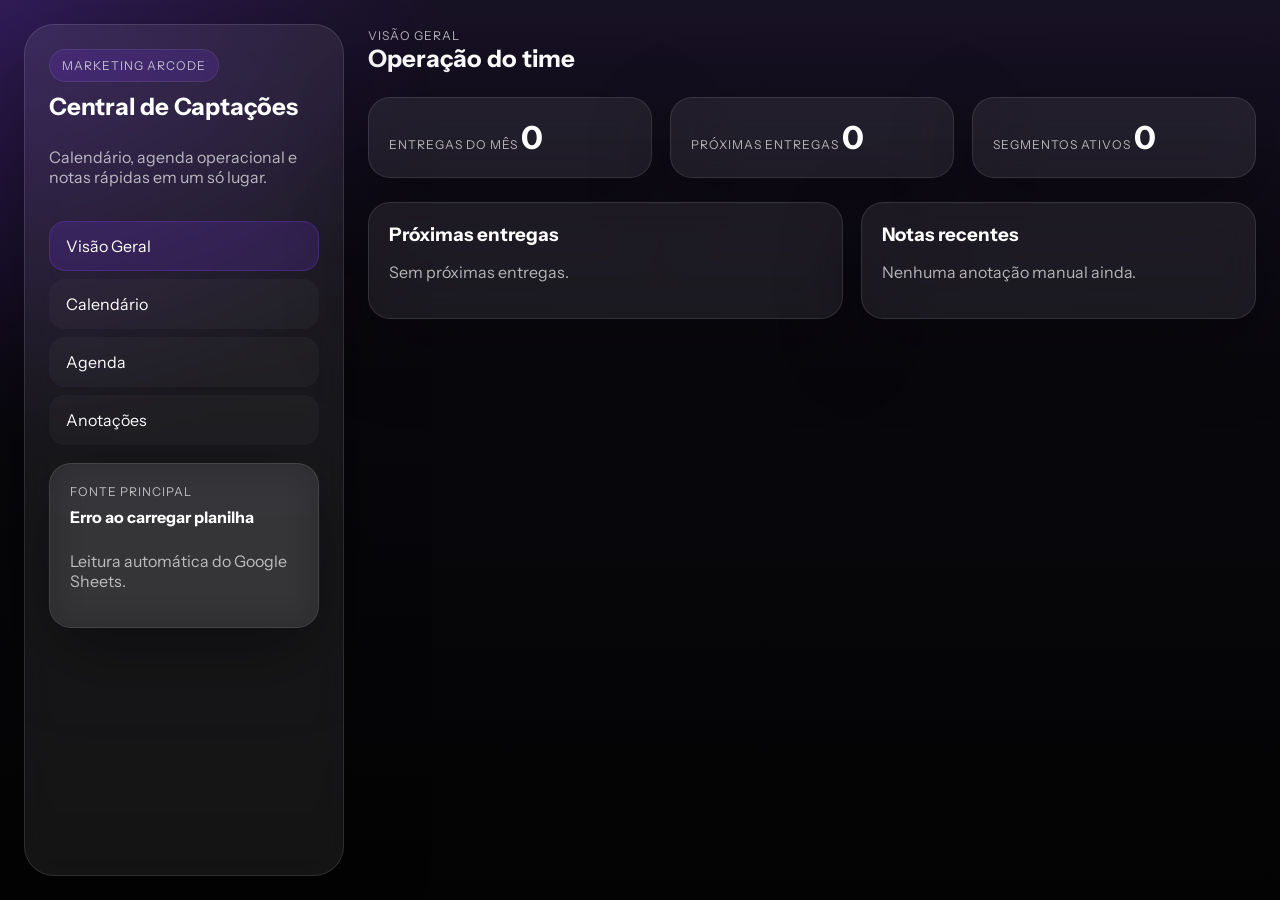
==== index.html @ 1d3245b5 "Add files via upload" ====
<!DOCTYPE html>
<html lang="pt-BR">
  <head>
    <meta charset="UTF-8" />
    <meta name="viewport" content="width=device-width, initial-scale=1.0" />
    <title>Marketing Arcode</title>
    <link rel="preconnect" href="https://fonts.googleapis.com" />
    <link rel="preconnect" href="https://fonts.gstatic.com" crossorigin />
    <link
      href="https://fonts.googleapis.com/css2?family=Instrument+Sans:wght@400;500;600;700&display=swap"
      rel="stylesheet"
    />
    <link rel="stylesheet" href="./assets/styles.css" />
  </head>
  <body data-page="home">
    <div class="site-shell">
      <aside class="sidebar">
        <div class="brand-lockup">
          <span class="brand-pill">MARKETING Arcode</span>
          <h1>Central de Captações</h1>
          <p>Calendário, agenda operacional e notas rápidas em um só lugar.</p>
        </div>

        <nav class="nav-links">
          <a class="nav-link is-active" href="./index.html">Visão Geral</a>
          <a class="nav-link" href="./calendario.html">Calendário</a>
          <a class="nav-link" href="./agenda.html">Agenda</a>
          <a class="nav-link" href="./anotacoes.html">Anotações</a>
        </nav>

        <section class="panel compact-panel">
          <span class="eyebrow">Fonte principal</span>
          <strong id="sourceStatus">Planilha Controle de O.S.</strong>
          <p class="muted-text">Leitura automática do Google Sheets.</p>
        </section>
      </aside>

      <main class="page-content">
        <header class="page-header">
          <div>
            <span class="eyebrow">Visão Geral</span>
            <h2>Operação do time</h2>
          </div>
        </header>

        <section class="stats-grid">
          <article class="panel stat-card">
            <span class="panel-label">Entregas do mês</span>
            <strong id="statMonthCount">0</strong>
          </article>
          <article class="panel stat-card">
            <span class="panel-label">Próximas entregas</span>
            <strong id="statUpcomingCount">0</strong>
          </article>
          <article class="panel stat-card">
            <span class="panel-label">Segmentos ativos</span>
            <strong id="statSegments">0</strong>
          </article>
        </section>

        <section class="content-grid">
          <article class="panel">
            <div class="section-head">
              <h3>Próximas entregas</h3>
            </div>
            <div id="homeUpcomingList" class="event-list"></div>
          </article>

          <article class="panel">
            <div class="section-head">
              <h3>Notas recentes</h3>
            </div>
            <div id="recentNotesList" class="event-list"></div>
          </article>
        </section>
      </main>
    </div>

    <script src="./assets/config.js"></script>
    <script src="./assets/data.js"></script>
    <script src="./assets/notes.js"></script>
    <script src="./assets/ui.js"></script>
  </body>
</html>
---- assets/styles.css ----
:root {
  --bg: #06050a;
  --panel: rgba(255, 255, 255, 0.07);
  --panel-strong: rgba(255, 255, 255, 0.11);
  --panel-border: rgba(255, 255, 255, 0.11);
  --text: #ffffff;
  --muted: rgba(255, 255, 255, 0.68);
  --purple: #7c3aed;
  --purple-soft: rgba(124, 58, 237, 0.18);
  --radius-xl: 30px;
  --radius-lg: 22px;
  --radius-md: 18px;
  --shadow: 0 24px 80px rgba(0, 0, 0, 0.35);
}

* {
  box-sizing: border-box;
}

body {
  margin: 0;
  min-height: 100vh;
  font-family: "Instrument Sans", sans-serif;
  color: var(--text);
  background:
    radial-gradient(circle at top left, rgba(124, 58, 237, 0.26), transparent 28%),
    linear-gradient(180deg, #171124 0%, #08070c 42%, #030303 100%);
}

a {
  color: inherit;
  text-decoration: none;
}

button,
input,
textarea {
  font: inherit;
}

.site-shell {
  display: grid;
  grid-template-columns: 320px 1fr;
  gap: 24px;
  padding: 24px;
}

.sidebar,
.panel {
  background: var(--panel);
  border: 1px solid var(--panel-border);
  box-shadow: var(--shadow);
  backdrop-filter: blur(18px);
}

.sidebar {
  min-height: calc(100vh - 48px);
  border-radius: var(--radius-xl);
  padding: 24px;
  display: flex;
  flex-direction: column;
  gap: 18px;
}

.brand-lockup h1,
.page-header h2,
.section-head h3 {
  margin: 0;
}

.brand-pill,
.eyebrow,
.panel-label {
  display: inline-flex;
  font-size: 0.76rem;
  letter-spacing: 0.08em;
  text-transform: uppercase;
  color: var(--muted);
}

.brand-pill {
  width: fit-content;
  padding: 8px 12px;
  border-radius: 999px;
  background: var(--purple-soft);
  border: 1px solid rgba(255, 255, 255, 0.08);
}

.brand-lockup {
  display: flex;
  flex-direction: column;
  gap: 10px;
}

.brand-lockup p,
.muted-text,
.event-meta,
.event-description,
.detail-line,
.empty-state {
  color: var(--muted);
}

.nav-links {
  display: grid;
  gap: 8px;
}

.nav-link {
  padding: 14px 16px;
  border-radius: 16px;
  background: rgba(255, 255, 255, 0.03);
  border: 1px solid transparent;
}

.nav-link.is-active {
  background: rgba(124, 58, 237, 0.18);
  border-color: rgba(124, 58, 237, 0.3);
}

.page-content {
  display: flex;
  flex-direction: column;
  gap: 24px;
}

.page-header,
.section-head,
.header-actions {
  display: flex;
  align-items: center;
  justify-content: space-between;
  gap: 14px;
}

.stats-grid,
.content-grid {
  display: grid;
  grid-template-columns: repeat(3, 1fr);
  gap: 18px;
}

.content-grid {
  grid-template-columns: 1.2fr 1fr;
}

.content-grid.single-column {
  grid-template-columns: 1fr;
}

.panel {
  border-radius: var(--radius-lg);
  padding: 20px;
}

.compact-panel {
  display: flex;
  flex-direction: column;
  gap: 8px;
}

.stat-card strong {
  font-size: 2rem;
  margin-top: 10px;
}

.weekdays,
.calendar-grid {
  display: grid;
  grid-template-columns: repeat(7, minmax(0, 1fr));
  gap: 10px;
}

.weekday {
  text-align: center;
  color: var(--muted);
  font-size: 0.84rem;
  padding: 8px 4px;
}

.day-cell {
  min-height: 122px;
  border: 1px solid transparent;
  border-radius: 18px;
  background: rgba(255, 255, 255, 0.04);
  color: var(--text);
  padding: 12px;
  display: flex;
  flex-direction: column;
  gap: 8px;
  text-align: left;
  cursor: pointer;
}

.day-cell.outside-month {
  opacity: 0.35;
}

.day-cell.today,
.day-cell.selected {
  border-color: rgba(124, 58, 237, 0.48);
}

.day-number {
  font-weight: 700;
}

.day-count {
  color: var(--muted);
  font-size: 0.76rem;
}

.event-chip,
.expand-btn {
  border-radius: 12px;
  padding: 7px 9px;
  background: rgba(255, 255, 255, 0.07);
  font-size: 0.76rem;
  overflow: hidden;
  text-overflow: ellipsis;
  white-space: nowrap;
}

.expand-btn {
  background: transparent;
  border: 1px dashed rgba(255, 255, 255, 0.14);
  color: var(--muted);
}

.event-list {
  display: flex;
  flex-direction: column;
  gap: 12px;
}

.event-card,
.agenda-group,
.mobile-day-group {
  padding: 14px;
  border-radius: var(--radius-md);
  background: rgba(255, 255, 255, 0.04);
  border: 1px solid rgba(255, 255, 255, 0.08);
}

.event-card h3 {
  margin: 0 0 6px;
  line-height: 1.3;
  overflow-wrap: anywhere;
}

.event-meta {
  display: flex;
  flex-wrap: wrap;
  gap: 10px;
  margin-bottom: 8px;
  font-size: 0.88rem;
}

.status {
  color: rgba(255, 255, 255, 0.88);
  margin-bottom: 8px;
}

.detail-label {
  color: var(--text);
  font-weight: 600;
}

.event-description,
.detail-line {
  margin: 8px 0 0;
  overflow-wrap: anywhere;
}

.notes-form {
  display: grid;
  gap: 14px;
}

.notes-form label {
  display: grid;
  gap: 8px;
}

.notes-form input,
.notes-form textarea {
  width: 100%;
  border: 1px solid rgba(255, 255, 255, 0.12);
  border-radius: 14px;
  padding: 12px 14px;
  background: rgba(255, 255, 255, 0.05);
  color: var(--text);
}

.nav-btn,
.ghost-btn,
.delete-note-btn {
  border: 1px solid rgba(255, 255, 255, 0.12);
  background: rgba(255, 255, 255, 0.06);
  color: var(--text);
  border-radius: 14px;
  padding: 0 16px;
  min-height: 44px;
  cursor: pointer;
}

.nav-btn {
  width: 46px;
  padding: 0;
}

.delete-note-btn {
  margin-top: 12px;
}

.mobile-agenda-panel {
  display: none;
}

@media (max-width: 980px) {
  .site-shell,
  .stats-grid,
  .content-grid {
    grid-template-columns: 1fr;
  }

  .sidebar {
    min-height: auto;
  }
}

@media (max-width: 720px) {
  .site-shell {
    padding: 12px;
    gap: 12px;
  }

  .sidebar,
  .panel {
    border-radius: 20px;
    padding: 16px;
  }

  .page-header,
  .section-head {
    flex-direction: column;
    align-items: flex-start;
  }

  .header-actions {
    width: 100%;
    justify-content: space-between;
  }

  .desktop-calendar-panel {
    display: none;
  }

  .mobile-agenda-panel {
    display: block;
  }

  .brand-lockup h1 {
    font-size: 1.95rem;
    line-height: 0.98;
    max-width: 10ch;
  }

  .nav-link {
    padding: 12px 14px;
  }

  .event-card,
  .agenda-group,
  .mobile-day-group {
    padding: 12px;
  }
}
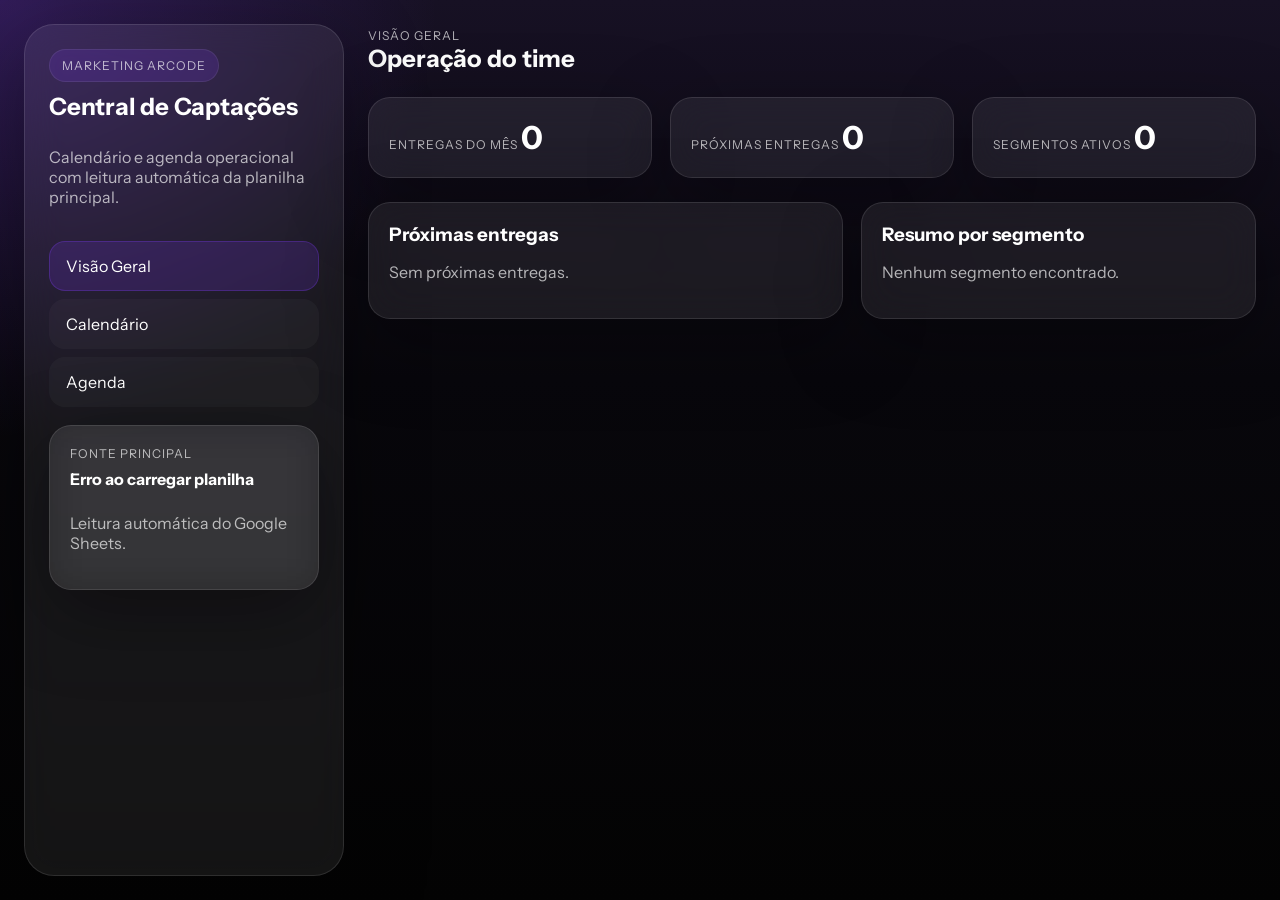
==== commit e67e3c47: "Add files via upload" ====
--- a/index.html
+++ b/index.html
@@ -18,14 +18,13 @@
         <div class="brand-lockup">
           <span class="brand-pill">MARKETING Arcode</span>
           <h1>Central de Captações</h1>
-          <p>Calendário, agenda operacional e notas rápidas em um só lugar.</p>
+          <p>Calendário e agenda operacional com leitura automática da planilha principal.</p>
         </div>
 
         <nav class="nav-links">
           <a class="nav-link is-active" href="./index.html">Visão Geral</a>
           <a class="nav-link" href="./calendario.html">Calendário</a>
           <a class="nav-link" href="./agenda.html">Agenda</a>
-          <a class="nav-link" href="./anotacoes.html">Anotações</a>
         </nav>
 
         <section class="panel compact-panel">
@@ -68,9 +67,9 @@
 
           <article class="panel">
             <div class="section-head">
-              <h3>Notas recentes</h3>
+              <h3>Resumo por segmento</h3>
             </div>
-            <div id="recentNotesList" class="event-list"></div>
+            <div id="segmentSummaryList" class="event-list"></div>
           </article>
         </section>
       </main>
@@ -78,7 +77,6 @@
 
     <script src="./assets/config.js"></script>
     <script src="./assets/data.js"></script>
-    <script src="./assets/notes.js"></script>
     <script src="./assets/ui.js"></script>
   </body>
 </html>
--- a/assets/styles.css
+++ b/assets/styles.css
@@ -43,6 +43,7 @@
   grid-template-columns: 320px 1fr;
   gap: 24px;
   padding: 24px;
+  align-items: start;
 }
 
 .sidebar,
@@ -122,6 +123,7 @@
   display: flex;
   flex-direction: column;
   gap: 24px;
+  min-width: 0;
 }
 
 .page-header,
@@ -231,6 +233,7 @@
   display: flex;
   flex-direction: column;
   gap: 12px;
+  min-width: 0;
 }
 
 .event-card,
@@ -272,29 +275,19 @@
   overflow-wrap: anywhere;
 }
 
-.notes-form {
-  display: grid;
-  gap: 14px;
-}
-
-.notes-form label {
-  display: grid;
-  gap: 8px;
-}
-
-.notes-form input,
-.notes-form textarea {
-  width: 100%;
-  border: 1px solid rgba(255, 255, 255, 0.12);
-  border-radius: 14px;
-  padding: 12px 14px;
-  background: rgba(255, 255, 255, 0.05);
-  color: var(--text);
+.summary-row {
+  display: flex;
+  align-items: center;
+  justify-content: space-between;
+  gap: 12px;
+  padding: 14px;
+  border-radius: 16px;
+  background: rgba(255, 255, 255, 0.04);
+  border: 1px solid rgba(255, 255, 255, 0.08);
 }
 
 .nav-btn,
-.ghost-btn,
-.delete-note-btn {
+.ghost-btn {
   border: 1px solid rgba(255, 255, 255, 0.12);
   background: rgba(255, 255, 255, 0.06);
   color: var(--text);
@@ -309,10 +302,6 @@
   padding: 0;
 }
 
-.delete-note-btn {
-  margin-top: 12px;
-}
-
 .mobile-agenda-panel {
   display: none;
 }
@@ -327,6 +316,10 @@
   .sidebar {
     min-height: auto;
   }
+
+  .content-grid {
+    grid-template-columns: 1fr;
+  }
 }
 
 @media (max-width: 720px) {
@@ -341,6 +334,15 @@
     padding: 16px;
   }
 
+  .sidebar {
+    order: 2;
+  }
+
+  .page-content {
+    order: 1;
+    gap: 14px;
+  }
+
   .page-header,
   .section-head {
     flex-direction: column;
@@ -360,6 +362,10 @@
     display: block;
   }
 
+  .details-panel {
+    display: none;
+  }
+
   .brand-lockup h1 {
     font-size: 1.95rem;
     line-height: 0.98;
@@ -375,4 +381,28 @@
   .mobile-day-group {
     padding: 12px;
   }
-}
+
+  .mobile-day-cards {
+    display: grid;
+    gap: 10px;
+  }
+
+  .event-card {
+    overflow: hidden;
+  }
+
+  .event-card h3,
+  .event-meta,
+  .event-description,
+  .detail-line {
+    font-size: 0.84rem;
+  }
+
+  .stats-grid {
+    gap: 12px;
+  }
+
+  .stat-card strong {
+    font-size: 1.6rem;
+  }
+}
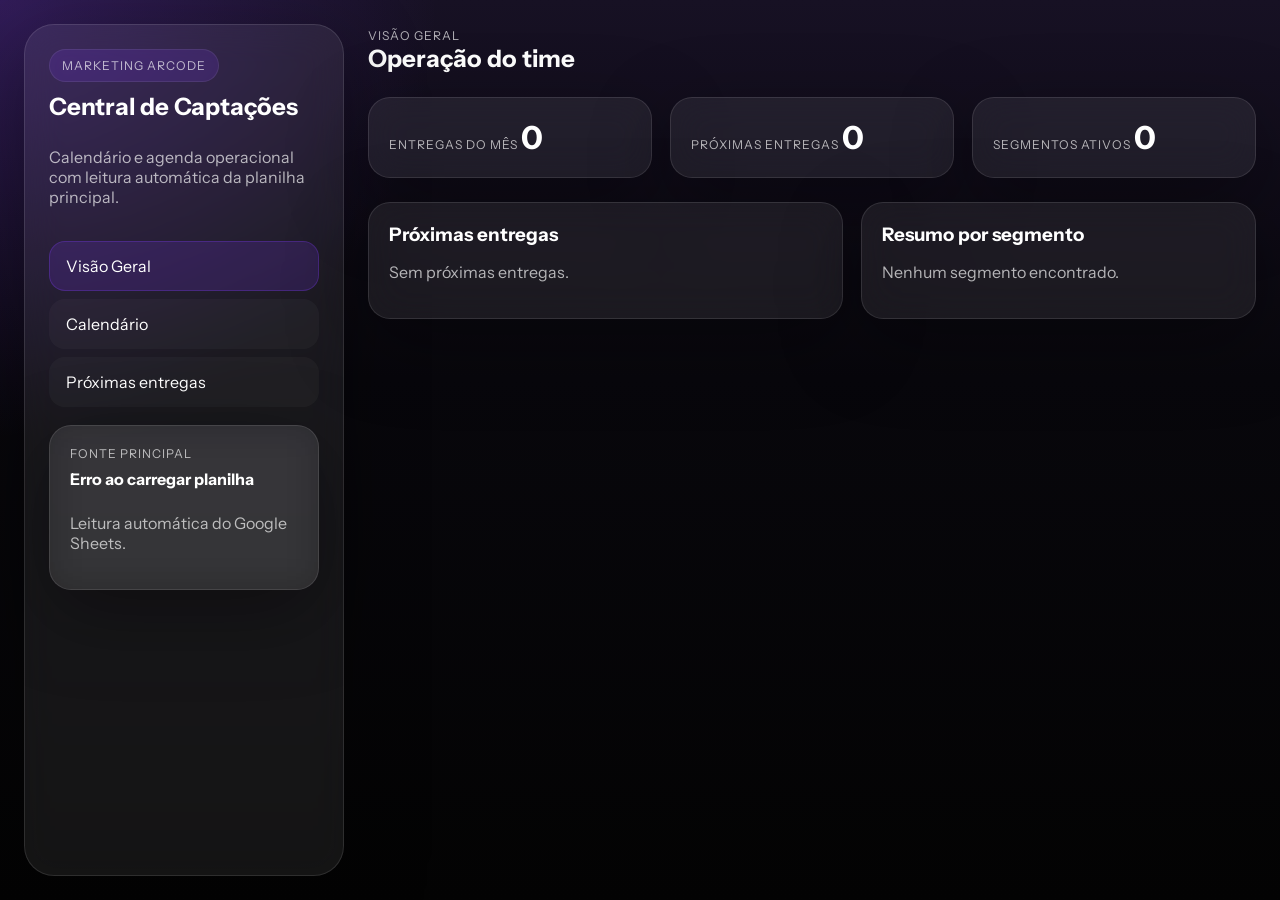
==== commit 0713fe80: "Add files via upload" ====
--- a/index.html
+++ b/index.html
@@ -24,7 +24,7 @@
         <nav class="nav-links">
           <a class="nav-link is-active" href="./index.html">Visão Geral</a>
           <a class="nav-link" href="./calendario.html">Calendário</a>
-          <a class="nav-link" href="./agenda.html">Agenda</a>
+          <a class="nav-link" href="./agenda.html">Próximas entregas</a>
         </nav>
 
         <section class="panel compact-panel">
--- a/assets/styles.css
+++ b/assets/styles.css
@@ -355,11 +355,12 @@
   }
 
   .desktop-calendar-panel {
+    display: block;
+    padding: 12px;
+  }
+
+  .mobile-agenda-panel {
     display: none;
-  }
-
-  .mobile-agenda-panel {
-    display: block;
   }
 
   .details-panel {
@@ -380,6 +381,40 @@
   .agenda-group,
   .mobile-day-group {
     padding: 12px;
+  }
+
+  .weekdays,
+  .calendar-grid {
+    gap: 4px;
+  }
+
+  .weekday {
+    font-size: 0.62rem;
+    padding: 2px 0;
+  }
+
+  .day-cell {
+    min-height: 86px;
+    padding: 6px;
+    border-radius: 14px;
+    gap: 4px;
+  }
+
+  .day-number {
+    font-size: 0.86rem;
+    line-height: 1;
+  }
+
+  .day-count {
+    font-size: 0.58rem;
+    line-height: 1.1;
+  }
+
+  .event-chip,
+  .expand-btn {
+    font-size: 0.56rem;
+    padding: 4px 5px;
+    border-radius: 9px;
   }
 
   .mobile-day-cards {
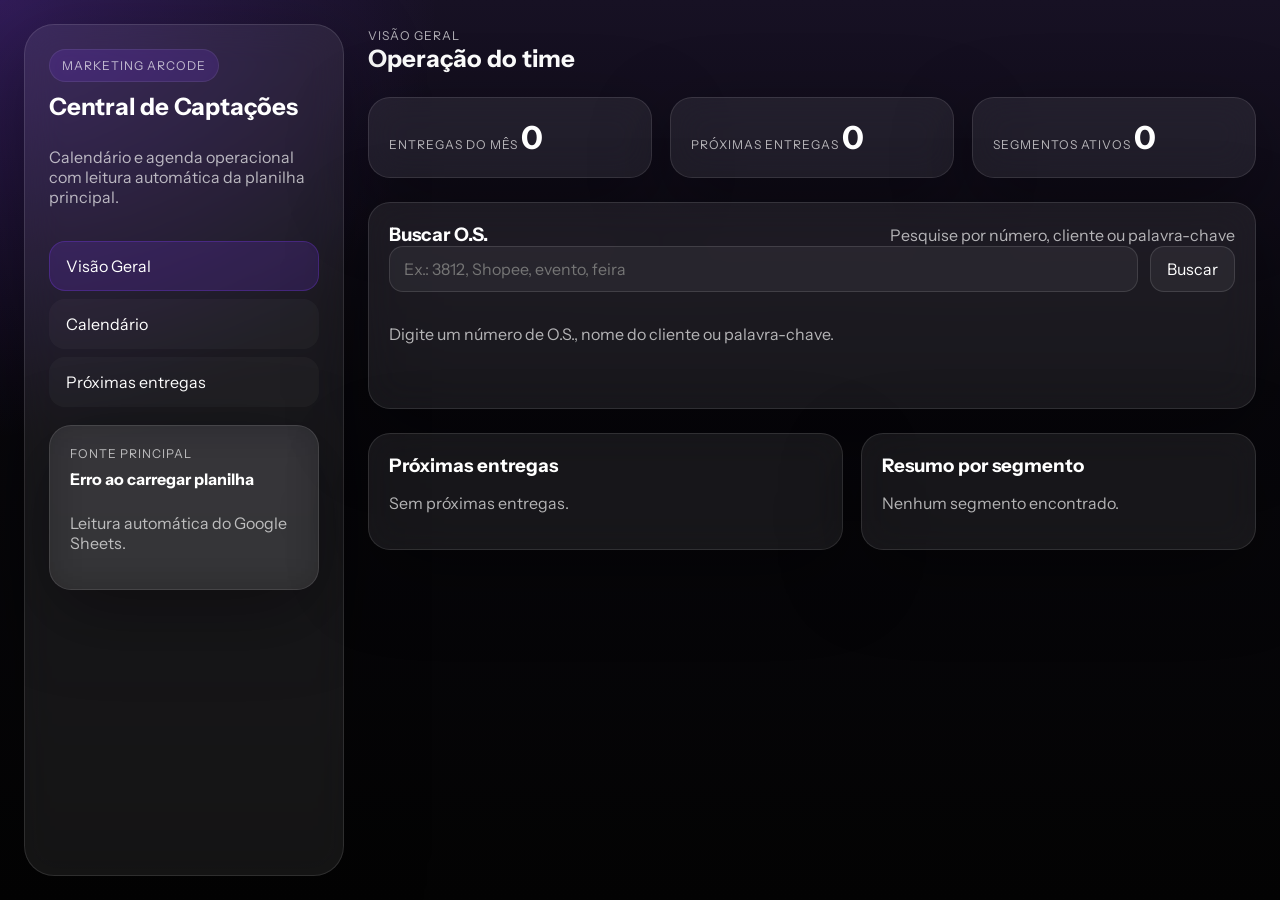
==== commit a641741c: "Add files via upload" ====
--- a/index.html
+++ b/index.html
@@ -57,6 +57,24 @@
           </article>
         </section>
 
+        <section class="panel">
+          <div class="section-head">
+            <h3>Buscar O.S.</h3>
+            <span class="muted-text">Pesquise por número, cliente ou palavra-chave</span>
+          </div>
+          <form id="searchForm" class="search-form">
+            <input
+              id="searchInput"
+              name="query"
+              type="search"
+              placeholder="Ex.: 3812, Shopee, evento, feira"
+              autocomplete="off"
+            />
+            <button class="ghost-btn" type="submit">Buscar</button>
+          </form>
+          <div id="searchResults" class="event-list search-results"></div>
+        </section>
+
         <section class="content-grid">
           <article class="panel">
             <div class="section-head">
--- a/assets/styles.css
+++ b/assets/styles.css
@@ -38,6 +38,10 @@
   font: inherit;
 }
 
+input[type="search"] {
+  appearance: none;
+}
+
 .site-shell {
   display: grid;
   grid-template-columns: 320px 1fr;
@@ -159,6 +163,27 @@
   display: flex;
   flex-direction: column;
   gap: 8px;
+}
+
+.search-form {
+  display: grid;
+  grid-template-columns: 1fr auto;
+  gap: 12px;
+  margin-bottom: 16px;
+}
+
+.search-form input {
+  width: 100%;
+  min-height: 46px;
+  border: 1px solid rgba(255, 255, 255, 0.12);
+  border-radius: 14px;
+  padding: 0 14px;
+  background: rgba(255, 255, 255, 0.05);
+  color: var(--text);
+}
+
+.search-results {
+  min-height: 80px;
 }
 
 .stat-card strong {
@@ -251,6 +276,10 @@
   overflow-wrap: anywhere;
 }
 
+.search-card {
+  background: rgba(255, 255, 255, 0.05);
+}
+
 .event-meta {
   display: flex;
   flex-wrap: wrap;
@@ -433,6 +462,10 @@
     font-size: 0.84rem;
   }
 
+  .search-form {
+    grid-template-columns: 1fr;
+  }
+
   .stats-grid {
     gap: 12px;
   }
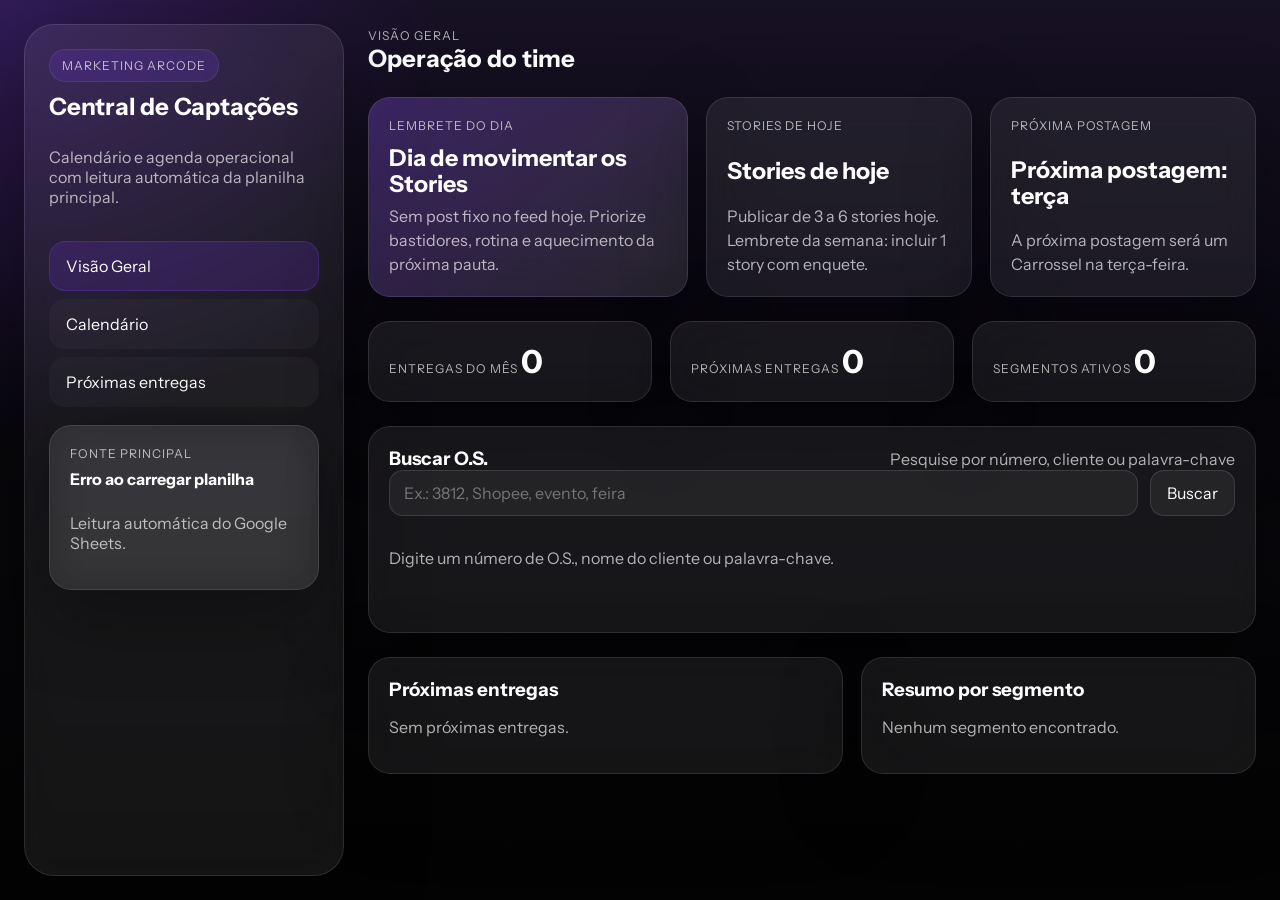
==== commit b6e10909: "Add files via upload" ====
--- a/index.html
+++ b/index.html
@@ -41,6 +41,26 @@
             <h2>Operação do time</h2>
           </div>
         </header>
+
+        <section class="editorial-grid">
+          <article class="panel editorial-hero">
+            <span class="panel-label">Lembrete do dia</span>
+            <h3 id="todayReminderTitle">Planejamento editorial</h3>
+            <p id="todayReminderText" class="editorial-copy">Carregando lembrete do dia.</p>
+          </article>
+
+          <article class="panel editorial-card">
+            <span class="panel-label">Stories de hoje</span>
+            <h3 id="storiesReminderTitle">Stories diários</h3>
+            <p id="storiesReminderText" class="editorial-copy">Carregando rotina de stories.</p>
+          </article>
+
+          <article class="panel editorial-card">
+            <span class="panel-label">Próxima postagem</span>
+            <h3 id="nextReminderTitle">Próximo post</h3>
+            <p id="nextReminderText" class="editorial-copy">Calculando próxima postagem.</p>
+          </article>
+        </section>
 
         <section class="stats-grid">
           <article class="panel stat-card">
--- a/assets/styles.css
+++ b/assets/styles.css
@@ -139,6 +139,39 @@
   gap: 14px;
 }
 
+.editorial-grid {
+  display: grid;
+  grid-template-columns: 1.2fr 1fr 1fr;
+  gap: 18px;
+}
+
+.editorial-hero {
+  background:
+    linear-gradient(135deg, rgba(124, 58, 237, 0.28), rgba(255, 255, 255, 0.06)),
+    rgba(255, 255, 255, 0.06);
+}
+
+.editorial-card,
+.editorial-hero {
+  min-height: 170px;
+  display: flex;
+  flex-direction: column;
+  justify-content: space-between;
+}
+
+.editorial-hero h3,
+.editorial-card h3 {
+  margin: 12px 0 8px;
+  font-size: 1.45rem;
+  line-height: 1.1;
+}
+
+.editorial-copy {
+  margin: 0;
+  color: var(--muted);
+  line-height: 1.5;
+}
+
 .stats-grid,
 .content-grid {
   display: grid;
@@ -338,7 +371,8 @@
 @media (max-width: 980px) {
   .site-shell,
   .stats-grid,
-  .content-grid {
+  .content-grid,
+  .editorial-grid {
     grid-template-columns: 1fr;
   }
 
@@ -408,8 +442,20 @@
 
   .event-card,
   .agenda-group,
-  .mobile-day-group {
+  .mobile-day-group,
+  .editorial-card,
+  .editorial-hero {
     padding: 12px;
+  }
+
+  .editorial-card,
+  .editorial-hero {
+    min-height: auto;
+  }
+
+  .editorial-hero h3,
+  .editorial-card h3 {
+    font-size: 1.1rem;
   }
 
   .weekdays,
@@ -458,7 +504,8 @@
   .event-card h3,
   .event-meta,
   .event-description,
-  .detail-line {
+  .detail-line,
+  .editorial-copy {
     font-size: 0.84rem;
   }
 
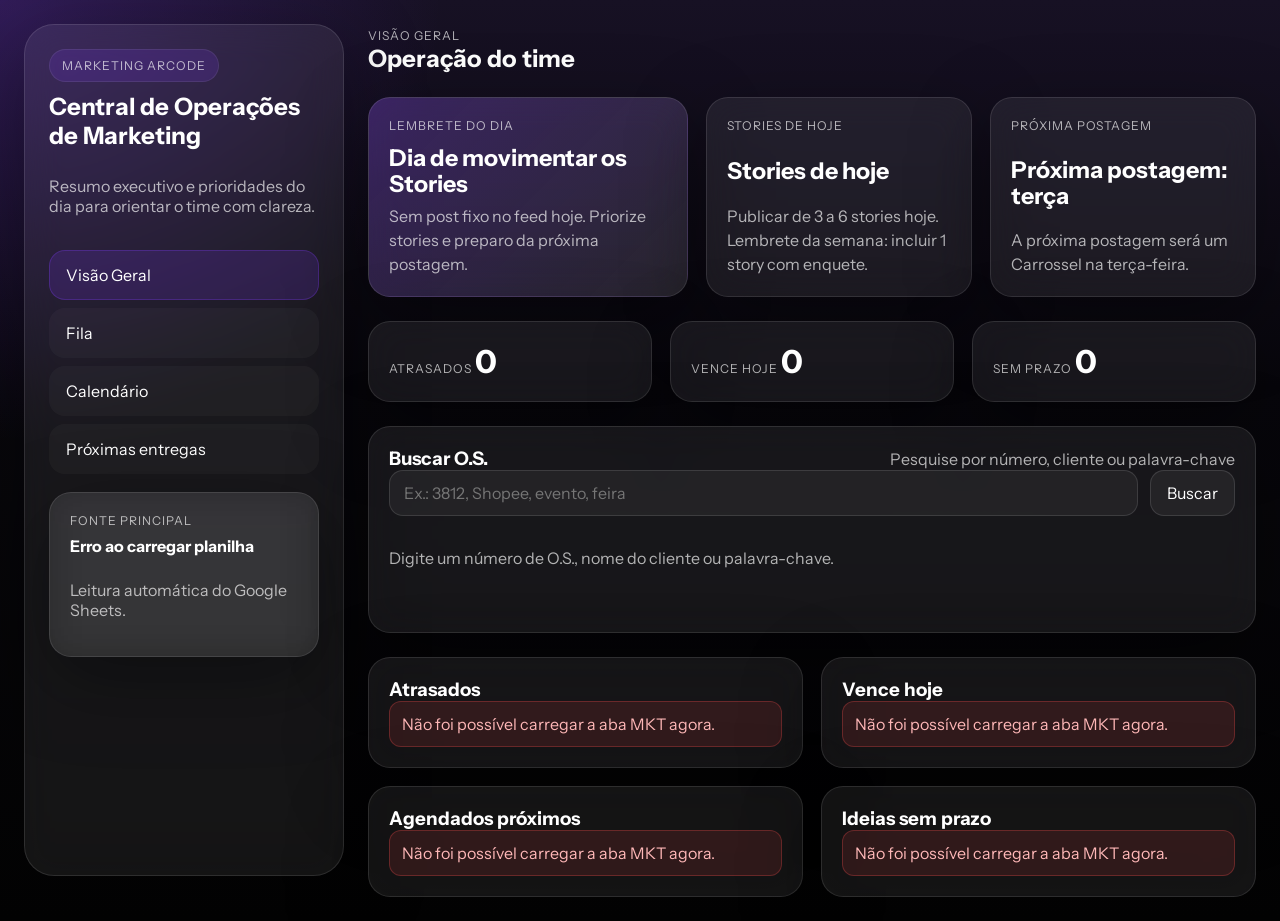
==== commit feb1b6d0: "Add files via upload" ====
--- a/index.html
+++ b/index.html
@@ -3,7 +3,7 @@
   <head>
     <meta charset="UTF-8" />
     <meta name="viewport" content="width=device-width, initial-scale=1.0" />
-    <title>Marketing Arcode</title>
+    <title>Central de Operações de Marketing</title>
     <link rel="preconnect" href="https://fonts.googleapis.com" />
     <link rel="preconnect" href="https://fonts.gstatic.com" crossorigin />
     <link
@@ -17,12 +17,13 @@
       <aside class="sidebar">
         <div class="brand-lockup">
           <span class="brand-pill">MARKETING Arcode</span>
-          <h1>Central de Captações</h1>
-          <p>Calendário e agenda operacional com leitura automática da planilha principal.</p>
+          <h1>Central de Operações de Marketing</h1>
+          <p>Resumo executivo e prioridades do dia para orientar o time com clareza.</p>
         </div>
 
         <nav class="nav-links">
           <a class="nav-link is-active" href="./index.html">Visão Geral</a>
+          <a class="nav-link" href="./fila.html">Fila</a>
           <a class="nav-link" href="./calendario.html">Calendário</a>
           <a class="nav-link" href="./agenda.html">Próximas entregas</a>
         </nav>
@@ -64,16 +65,16 @@
 
         <section class="stats-grid">
           <article class="panel stat-card">
-            <span class="panel-label">Entregas do mês</span>
-            <strong id="statMonthCount">0</strong>
+            <span class="panel-label">Atrasados</span>
+            <strong id="statOverdueCount">0</strong>
           </article>
           <article class="panel stat-card">
-            <span class="panel-label">Próximas entregas</span>
-            <strong id="statUpcomingCount">0</strong>
+            <span class="panel-label">Vence hoje</span>
+            <strong id="statDueTodayCount">0</strong>
           </article>
           <article class="panel stat-card">
-            <span class="panel-label">Segmentos ativos</span>
-            <strong id="statSegments">0</strong>
+            <span class="panel-label">Sem prazo</span>
+            <strong id="statNoDueCount">0</strong>
           </article>
         </section>
 
@@ -98,16 +99,30 @@
         <section class="content-grid">
           <article class="panel">
             <div class="section-head">
-              <h3>Próximas entregas</h3>
+              <h3>Atrasados</h3>
             </div>
-            <div id="homeUpcomingList" class="event-list"></div>
+            <div id="homeOverdueList" class="event-list"></div>
           </article>
 
           <article class="panel">
             <div class="section-head">
-              <h3>Resumo por segmento</h3>
+              <h3>Vence hoje</h3>
             </div>
-            <div id="segmentSummaryList" class="event-list"></div>
+            <div id="homeDueTodayList" class="event-list"></div>
+          </article>
+
+          <article class="panel">
+            <div class="section-head">
+              <h3>Agendados próximos</h3>
+            </div>
+            <div id="homeScheduledList" class="event-list"></div>
+          </article>
+
+          <article class="panel">
+            <div class="section-head">
+              <h3>Ideias sem prazo</h3>
+            </div>
+            <div id="homeIdeasNoDueList" class="event-list"></div>
           </article>
         </section>
       </main>
--- a/assets/styles.css
+++ b/assets/styles.css
@@ -102,7 +102,8 @@
 .event-meta,
 .event-description,
 .detail-line,
-.empty-state {
+.empty-state,
+.editorial-copy {
   color: var(--muted);
 }
 
@@ -180,7 +181,7 @@
 }
 
 .content-grid {
-  grid-template-columns: 1.2fr 1fr;
+  grid-template-columns: repeat(2, 1fr);
 }
 
 .content-grid.single-column {
@@ -348,6 +349,136 @@
   border: 1px solid rgba(255, 255, 255, 0.08);
 }
 
+.queue-counters {
+  display: grid;
+  grid-template-columns: repeat(5, 1fr);
+  gap: 12px;
+}
+
+.queue-counter {
+  background: rgba(255, 255, 255, 0.04);
+  border: 1px solid rgba(255, 255, 255, 0.08);
+  border-radius: 14px;
+  padding: 12px;
+  display: flex;
+  flex-direction: column;
+  gap: 4px;
+}
+
+.queue-counter span {
+  color: var(--muted);
+  font-size: 0.8rem;
+}
+
+.queue-counter strong {
+  font-size: 1.45rem;
+}
+
+.queue-filters {
+  display: flex;
+  flex-wrap: wrap;
+  gap: 10px;
+}
+
+.filter-chip {
+  min-height: 38px;
+  padding: 0 14px;
+  border-radius: 12px;
+  border: 1px solid rgba(255, 255, 255, 0.12);
+  color: var(--text);
+  background: rgba(255, 255, 255, 0.04);
+  cursor: pointer;
+}
+
+.filter-chip.is-active {
+  background: rgba(124, 58, 237, 0.22);
+  border-color: rgba(124, 58, 237, 0.4);
+}
+
+.skeleton-filter {
+  width: 90px;
+  pointer-events: none;
+  background: rgba(255, 255, 255, 0.09);
+  border-color: rgba(255, 255, 255, 0.08);
+}
+
+.queue-groups {
+  display: grid;
+  gap: 18px;
+}
+
+.queue-group .event-list {
+  margin-top: 4px;
+}
+
+.queue-item-card {
+  gap: 10px;
+}
+
+.queue-subline {
+  color: var(--muted);
+  font-size: 0.78rem;
+  text-transform: uppercase;
+  letter-spacing: 0.06em;
+}
+
+.queue-item-grid {
+  display: grid;
+  grid-template-columns: repeat(3, minmax(0, 1fr));
+  gap: 10px;
+}
+
+.queue-item-grid strong {
+  display: block;
+  margin-top: 4px;
+  font-size: 0.94rem;
+}
+
+.queue-label {
+  color: var(--muted);
+  font-size: 0.74rem;
+  text-transform: uppercase;
+  letter-spacing: 0.06em;
+}
+
+.status-chip {
+  display: inline-flex;
+  align-items: center;
+  min-height: 28px;
+  padding: 0 10px;
+  border-radius: 999px;
+  background: rgba(124, 58, 237, 0.2);
+  border: 1px solid rgba(124, 58, 237, 0.35);
+  font-size: 0.82rem;
+  margin-top: 4px;
+}
+
+.skeleton-card {
+  display: grid;
+  gap: 10px;
+}
+
+.skeleton-line {
+  height: 12px;
+  border-radius: 8px;
+  background: linear-gradient(90deg, rgba(255, 255, 255, 0.07), rgba(255, 255, 255, 0.12), rgba(255, 255, 255, 0.07));
+  background-size: 240px 12px;
+  animation: shimmer 1.4s linear infinite;
+}
+
+.skeleton-line.short {
+  width: 55%;
+}
+
+.error-state {
+  margin: 0;
+  color: #ffb8b8;
+  background: rgba(255, 78, 78, 0.12);
+  border: 1px solid rgba(255, 78, 78, 0.28);
+  border-radius: 12px;
+  padding: 12px;
+}
+
 .nav-btn,
 .ghost-btn {
   border: 1px solid rgba(255, 255, 255, 0.12);
@@ -368,6 +499,15 @@
   display: none;
 }
 
+@keyframes shimmer {
+  0% {
+    background-position: -240px 0;
+  }
+  100% {
+    background-position: 240px 0;
+  }
+}
+
 @media (max-width: 980px) {
   .site-shell,
   .stats-grid,
@@ -376,6 +516,14 @@
     grid-template-columns: 1fr;
   }
 
+  .queue-counters {
+    grid-template-columns: repeat(2, 1fr);
+  }
+
+  .queue-item-grid {
+    grid-template-columns: 1fr;
+  }
+
   .sidebar {
     min-height: auto;
   }
@@ -505,8 +653,13 @@
   .event-meta,
   .event-description,
   .detail-line,
-  .editorial-copy {
+  .editorial-copy,
+  .queue-subline {
     font-size: 0.84rem;
+  }
+
+  .queue-counters {
+    grid-template-columns: 1fr;
   }
 
   .search-form {
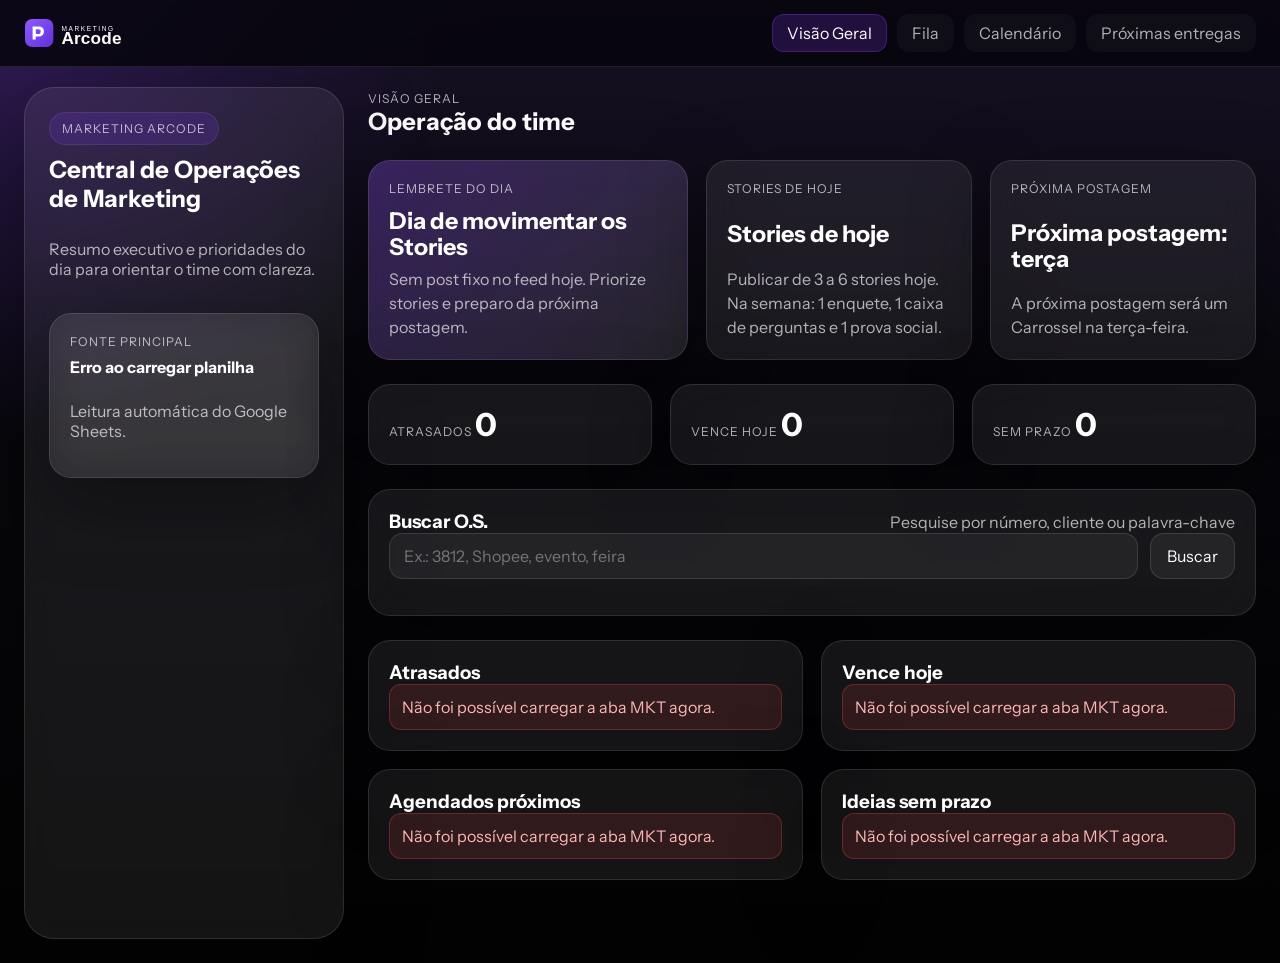
==== commit aaadc78d: "Add files via upload" ====
--- a/index.html
+++ b/index.html
@@ -13,6 +13,18 @@
     <link rel="stylesheet" href="./assets/styles.css" />
   </head>
   <body data-page="home">
+    <header class="global-header">
+      <a class="global-brand" href="./index.html" aria-label="Ir para Visão Geral">
+        <img src="./assets/logo-arcode.svg" alt="Arcode" />
+      </a>
+      <nav class="global-nav">
+        <a class="global-nav-link is-active" href="./index.html">Visão Geral</a>
+        <a class="global-nav-link" href="./fila.html">Fila</a>
+        <a class="global-nav-link" href="./calendario.html">Calendário</a>
+        <a class="global-nav-link" href="./agenda.html">Próximas entregas</a>
+      </nav>
+    </header>
+
     <div class="site-shell">
       <aside class="sidebar">
         <div class="brand-lockup">
@@ -20,13 +32,6 @@
           <h1>Central de Operações de Marketing</h1>
           <p>Resumo executivo e prioridades do dia para orientar o time com clareza.</p>
         </div>
-
-        <nav class="nav-links">
-          <a class="nav-link is-active" href="./index.html">Visão Geral</a>
-          <a class="nav-link" href="./fila.html">Fila</a>
-          <a class="nav-link" href="./calendario.html">Calendário</a>
-          <a class="nav-link" href="./agenda.html">Próximas entregas</a>
-        </nav>
 
         <section class="panel compact-panel">
           <span class="eyebrow">Fonte principal</span>
--- a/assets/styles.css
+++ b/assets/styles.css
@@ -27,6 +27,62 @@
     linear-gradient(180deg, #171124 0%, #08070c 42%, #030303 100%);
 }
 
+.global-header {
+  position: sticky;
+  top: 0;
+  z-index: 40;
+  display: flex;
+  align-items: center;
+  justify-content: space-between;
+  gap: 18px;
+  padding: 14px 24px;
+  border-bottom: 1px solid rgba(255, 255, 255, 0.1);
+  background: rgba(5, 4, 10, 0.82);
+  backdrop-filter: blur(16px);
+}
+
+.global-brand {
+  display: inline-flex;
+  align-items: center;
+  flex-shrink: 0;
+}
+
+.global-brand img {
+  width: 172px;
+  max-width: 44vw;
+  height: auto;
+  display: block;
+}
+
+.global-nav {
+  display: flex;
+  align-items: center;
+  justify-content: flex-end;
+  flex-wrap: wrap;
+  gap: 10px;
+}
+
+.global-nav-link {
+  min-height: 38px;
+  padding: 0 14px;
+  border-radius: 12px;
+  display: inline-flex;
+  align-items: center;
+  border: 1px solid transparent;
+  color: var(--muted);
+  background: rgba(255, 255, 255, 0.03);
+}
+
+.global-nav-link:hover {
+  color: var(--text);
+}
+
+.global-nav-link.is-active {
+  color: var(--text);
+  background: rgba(124, 58, 237, 0.22);
+  border-color: rgba(124, 58, 237, 0.34);
+}
+
 a {
   color: inherit;
   text-decoration: none;
@@ -46,7 +102,7 @@
   display: grid;
   grid-template-columns: 320px 1fr;
   gap: 24px;
-  padding: 24px;
+  padding: 20px 24px 24px;
   align-items: start;
 }
 
@@ -217,7 +273,7 @@
 }
 
 .search-results {
-  min-height: 80px;
+  min-height: 0;
 }
 
 .stat-card strong {
@@ -251,6 +307,7 @@
   gap: 8px;
   text-align: left;
   cursor: pointer;
+  overflow: hidden;
 }
 
 .day-cell.outside-month {
@@ -286,6 +343,115 @@
   background: transparent;
   border: 1px dashed rgba(255, 255, 255, 0.14);
   color: var(--muted);
+}
+
+.calendar-mini-list {
+  display: grid;
+  gap: 6px;
+}
+
+.calendar-mini-card {
+  position: relative;
+  display: grid;
+  gap: 3px;
+  padding: 6px 6px 6px 10px;
+  border-radius: 10px;
+  background: rgba(255, 255, 255, 0.07);
+  border: 1px solid rgba(255, 255, 255, 0.08);
+  text-align: left;
+}
+
+.calendar-mini-card::before,
+.calendar-detail-card::before {
+  content: "";
+  position: absolute;
+  left: 0;
+  top: 0;
+  bottom: 0;
+  width: 3px;
+  border-radius: 10px 0 0 10px;
+  background: transparent;
+}
+
+.calendar-os {
+  color: var(--muted);
+  font-size: 0.66rem;
+  text-transform: uppercase;
+  letter-spacing: 0.04em;
+}
+
+.calendar-client {
+  font-weight: 600;
+  font-size: 0.74rem;
+  line-height: 1.2;
+  overflow: hidden;
+  text-overflow: ellipsis;
+  white-space: nowrap;
+}
+
+.calendar-producer {
+  color: var(--muted);
+  font-size: 0.69rem;
+  line-height: 1.2;
+  overflow: hidden;
+  text-overflow: ellipsis;
+  white-space: nowrap;
+}
+
+.calendar-badge {
+  width: fit-content;
+  max-width: 100%;
+  padding: 2px 6px;
+  border-radius: 999px;
+  border: 1px solid rgba(255, 255, 255, 0.2);
+  background: rgba(255, 255, 255, 0.09);
+  color: #fff;
+  font-size: 0.6rem;
+  text-transform: uppercase;
+  letter-spacing: 0.05em;
+  font-weight: 700;
+}
+
+.calendar-more {
+  color: var(--muted);
+  font-size: 0.66rem;
+  text-align: left;
+}
+
+.calendar-detail-card {
+  position: relative;
+  padding-left: 16px;
+}
+
+.calendar-detail-header {
+  display: flex;
+  align-items: center;
+  justify-content: space-between;
+  gap: 10px;
+}
+
+.calendar-highlight-evento {
+  background: rgba(74, 144, 226, 0.1);
+}
+
+.calendar-highlight-evento::before {
+  background: #4a90e2;
+}
+
+.calendar-highlight-feira {
+  background: rgba(241, 90, 90, 0.11);
+}
+
+.calendar-highlight-feira::before {
+  background: #f15a5a;
+}
+
+.calendar-highlight-stand {
+  background: rgba(80, 189, 126, 0.1);
+}
+
+.calendar-highlight-stand::before {
+  background: #50bd7e;
 }
 
 .event-list {
@@ -495,6 +661,10 @@
   padding: 0;
 }
 
+.utility-link {
+  text-decoration: none;
+}
+
 .mobile-agenda-panel {
   display: none;
 }
@@ -531,9 +701,36 @@
   .content-grid {
     grid-template-columns: 1fr;
   }
+
+  .global-header {
+    padding: 12px 16px;
+  }
 }
 
 @media (max-width: 720px) {
+  .global-header {
+    flex-direction: column;
+    align-items: flex-start;
+    gap: 10px;
+    padding: 12px;
+  }
+
+  .global-brand img {
+    width: 150px;
+    max-width: 62vw;
+  }
+
+  .global-nav {
+    width: 100%;
+    justify-content: flex-start;
+  }
+
+  .global-nav-link {
+    min-height: 34px;
+    padding: 0 10px;
+    font-size: 0.84rem;
+  }
+
   .site-shell {
     padding: 12px;
     gap: 12px;
@@ -638,6 +835,29 @@
     font-size: 0.56rem;
     padding: 4px 5px;
     border-radius: 9px;
+  }
+
+  .calendar-mini-list {
+    gap: 4px;
+  }
+
+  .calendar-mini-card {
+    padding: 5px 5px 5px 8px;
+  }
+
+  .calendar-badge {
+    font-size: 0.52rem;
+    padding: 1px 5px;
+  }
+
+  .calendar-os {
+    font-size: 0.52rem;
+  }
+
+  .calendar-client,
+  .calendar-producer,
+  .calendar-more {
+    font-size: 0.56rem;
   }
 
   .mobile-day-cards {
